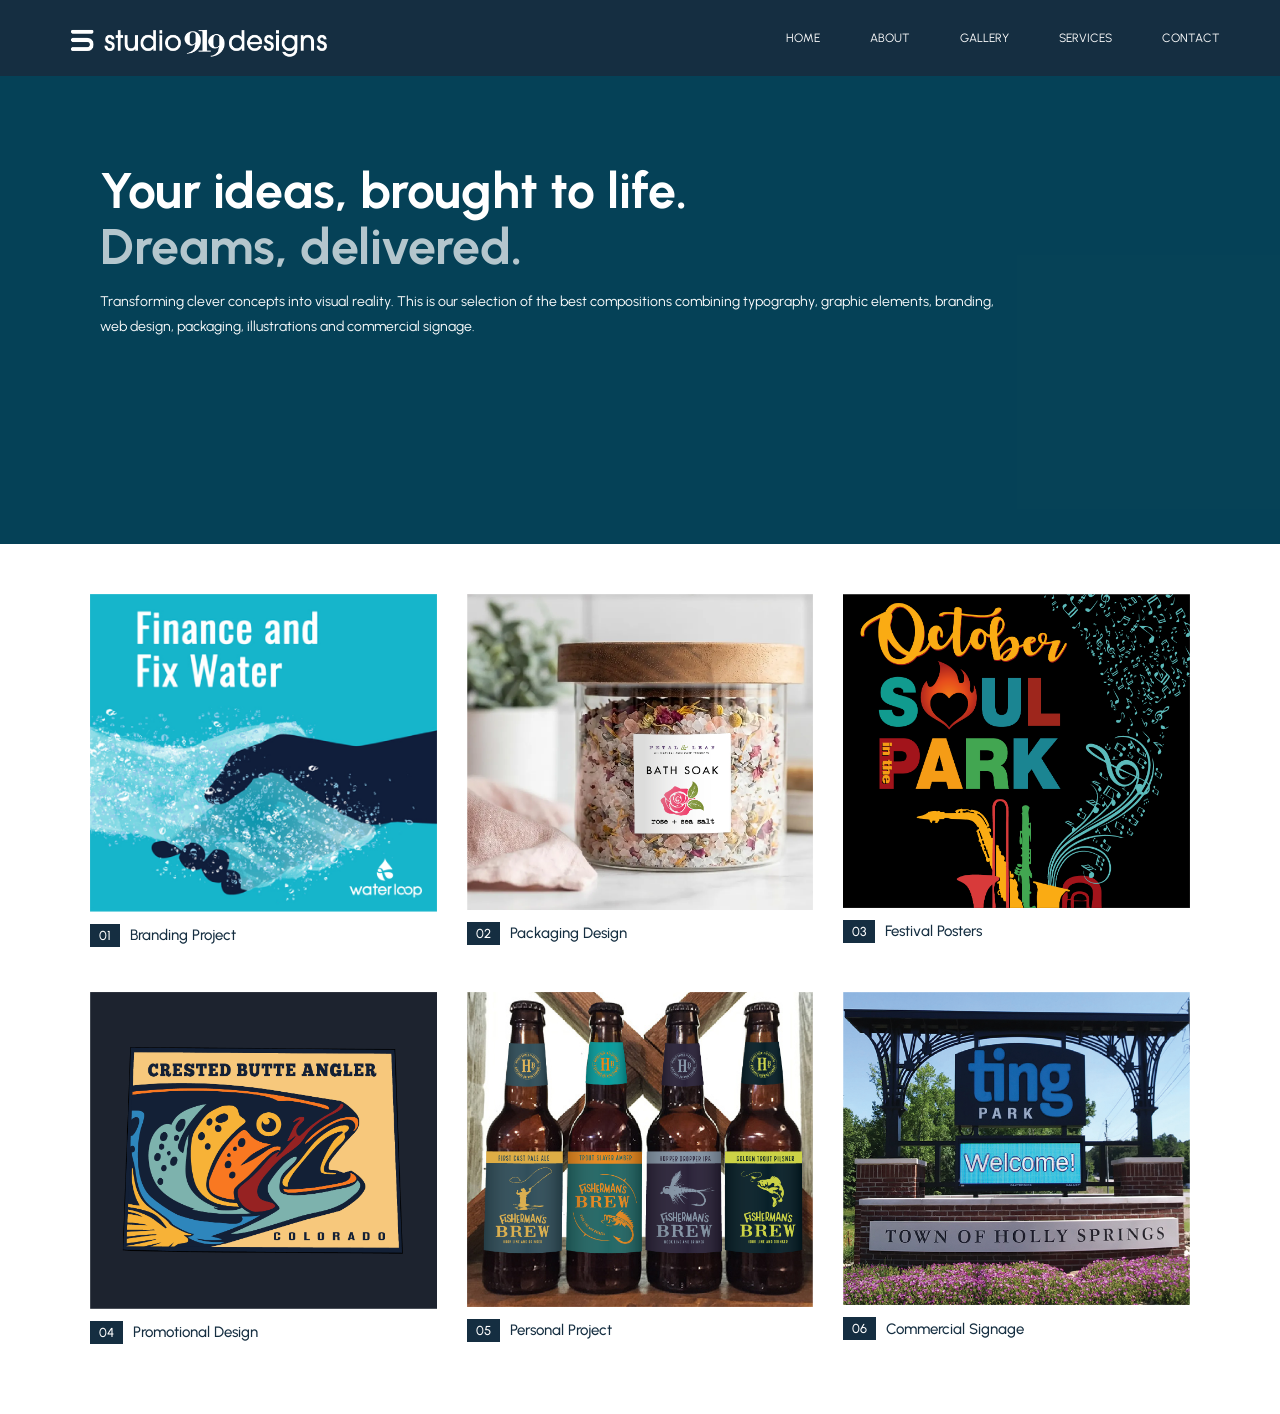
==== Assets/index.html @ e62d059c "Restore complete updated website" ====
<!DOCTYPE html>
<html lang="en">
<head>
  <meta charset="UTF-8">
  <meta name="viewport" content="width=device-width, initial-scale=1.0">
 <title>Home</title>
 <link rel="stylesheet" href="./Assets/styles_main.css">

  <link rel="preconnect" href="https://fonts.googleapis.com">
  <link rel="preconnect" href="https://fonts.gstatic.com" crossorigin>
  <link href="https://fonts.googleapis.com/css2?family=Urbanist:ital,wght@0,100..900;1,100..900&display=swap" rel="stylesheet">

</head>
<body class="home-page">
  <header class="site-header">
    <a class="site-logo" href="./index.html" aria-label="Home">
      <img src="./Assets/s919d_logo.png?v=2" alt="Company Logo">
    </a>
    <nav class="site-nav" aria-label="Main navigation">
      <a href="./index.html">Home</a>
      <a href="./about.html">About</a>
      <a href="./gallery.html">Gallery</a>
      <a href="./services.html">Services</a>
      <a href="./contact.html">Contact</a>
    </nav>
  </header>

  <main id="home">
    <video class="home-video" autoplay muted loop playsinline aria-hidden="true">
      <source src="./Assets/vecteezy_smooth-teal-abstract-background-with-flowing-curves-and-soft_75763249.mp4" type="video/mp4">
    </video>
    <div>
      <h1>Your ideas, brought to life.</h1>
      <h2 class="dreams-delivered">Dreams, delivered.</h2>
      <p>Transforming clever concepts into visual reality. This is our selection of the best compositions combining typography, graphic elements, branding, web design, packaging, illustrations and commercial signage.</p>
    </div>
  </main>
    
<section class="gallery-grid-section" aria-label="Design portfolio">
  <div class="gallery-grid">

    <div class="gallery-card">
      <a href="./Assets/Gallery Images/enlarged-images/01-promo-big.png">
        <img src="./Assets/Gallery Images/00-thumbnail-images/01-promo-thumb.png" alt="Branding project">
      </a>
      <div class="gallery-caption">
        <span class="gallery-number">01</span>
        <span>Branding Project</span>
      </div>
    </div>

    <div class="gallery-card">
      <a href="./Assets/Gallery Images/enlarged-images/02-packaging-big.png">
        <img src="./Assets/Gallery Images/00-thumbnail-images/02-packaging-thumb.png" alt="Packaging design">
      </a>
      <div class="gallery-caption">
        <span class="gallery-number">02</span>
        <span>Packaging Design</span>
      </div>
    </div>

    <div class="gallery-card">
      <a href="./Assets/Gallery Images/enlarged-images/03-posters-big.png">
        <img src="./Assets/Gallery Images/00-thumbnail-images/03-posters-thumb.png" alt="Festival posters">
      </a>
      <div class="gallery-caption">
        <span class="gallery-number">03</span>
        <span>Festival Posters</span>
      </div>
    </div>

    <div class="gallery-card">
      <a href="./Assets/Gallery Images/enlarged-images/04-promo-big.png">
        <img src="./Assets/Gallery Images/00-thumbnail-images/04-promo-thumb.png" alt="Promotional design">
      </a>
      <div class="gallery-caption">
        <span class="gallery-number">04</span>
        <span>Promotional Design</span>
      </div>
    </div>

    <div class="gallery-card">
      <a href="./Assets/Gallery Images/enlarged-images/05-personal-big.png">
        <img src="./Assets/Gallery Images/00-thumbnail-images/05-personal-thumb.png" alt="Personal project">
      </a>
      <div class="gallery-caption">
        <span class="gallery-number">05</span>
        <span>Personal Project</span>
      </div>
    </div>

    <div class="gallery-card">
      <a href="./Assets/Gallery Images/enlarged-images/06-signs-big.png">
        <img src="./Assets/Gallery Images/00-thumbnail-images/06-signs-thumb.png" alt="Commercial signage">
      </a>
      <div class="gallery-caption">
        <span class="gallery-number">06</span>
        <span>Commercial Signage</span>
      </div>
    </div>

  </div>
</section>

</body>
</html>
---- Assets/Assets/styles_main.css ----
@import url('https://fonts.googleapis.com/css2?family=Urbanist:wght@400;500;600;700&display=swap');

.home-page,
.about-page,
.gallery-page,
.services-page,
.contact-page,
.table-page {
  margin: 0;
  font-family: 'Urbanist', sans-serif;
}

h1,
h2,
h3 {
  font-family: 'Urbanist', sans-serif;
}

.home-page,
.about-page,
.gallery-page,
.services-page,
.contact-page {
  background-color: #064257;
}

.gallery-page {
  background-color: #1e768c;
}

.contact-page {
  background-color: #1e768c;
}

.home-page p,
.about-page p,
.gallery-page p,
.services-page p,
.contact-page p {
  font-family: 'Urbanist', sans-serif;
  font-weight: 400;
}

.areas-table small {
  font-size: 14px;
  line-height: 12px;
}

.areas-table {
  border-spacing: 4px;
}

.areas-table td {
  padding: 4px 12px;
  color: white;
  line-height: 1.1;
  border-radius: 5px;
}

.areas-table .area-title {
  font-size: 16px;
  font-weight: 500;
}

.areas-table .icon-cell {
  width: 70px;
  padding: 0;
  box-sizing: border-box;
  text-align: center;
  vertical-align: middle;
  background-color: transparent !important;
}

.areas-table .icon-cell img {
  display: block;
  width: 100%;
  height: 100%;
  margin: auto;
  object-fit: contain;
}

.areas-table tbody tr:nth-child(odd) td:not(.icon-cell) {
  background-color: #064257;
}

.areas-table tbody tr:nth-child(even) td:not(.icon-cell) {
  background-color: #21768d;
}

.site-header {
  display: flex;
  width: 100%;
  min-height: 76px;
  padding: 0 60px;
  align-items: center;
  justify-content: space-between;
  text-align: right;
  background-color: #152e41;
  box-sizing: border-box;
}

.site-logo {
  display: block;
  flex-shrink: 0;
}

.site-logo img {
  display: block;
  width: 280px;
  height: auto;
}

.site-nav {
  display: flex;
  margin-left: 20px;
  justify-content: flex-end;
  gap: 50px;
  font-family: 'Urbanist', sans-serif;
  line-height: 1;
}

.site-nav a {
  color: white;
  font-size: 12px;
  font-weight: 400;
  text-transform: uppercase;
  text-decoration: none;
}

.site-nav a:hover {
  color: #afedef;
}

@media (max-width: 600px) {
  .site-nav {
    flex-wrap: wrap;
  }
}

.home-page {
  color: white;
}

.home-page main {
  position: relative;
  overflow: hidden;
  display: flex;
  align-items: flex-start;
  justify-content: flex-start;
  min-height: 52vh;
  padding: 90px 100px 0;
  padding-left: 100px;
  box-sizing: border-box;
}

.home-page .home-video {
  position: absolute;
  top: 0;
  right: 0;
  bottom: 0;
  left: 0;
  z-index: -2;
  width: 100%;
  height: 100%;
  object-fit: cover;
}

.home-page main::before {
  content: "";
  position: absolute;
  top: 0;
  right: 0;
  bottom: 0;
  left: 0;
  z-index: -1;
  background: rgba(6, 66, 87, 0.45);
}

.home-page main > div {
  position: relative;
}

.home-page main h1,
.home-page main h2 {
  margin: 0;
  font-family: 'Urbanist', sans-serif;
  font-weight: bold;
  text-align: left;
}

.home-page main h1 {
  font-size: 50px;
  line-height: 1;
}

.home-page main h2 {
  font-size: 50px;
}

.home-page .dreams-delivered {
  opacity: .7;
}

.home-page main p {
  max-width: 900px;
  margin: 12px 0 0;
  font-size: 14px;
  line-height: 1.8;
  text-transform: none;
}

.about-page,
.gallery-page,
.services-page,
.contact-page {
  color: white;
  line-height: 2;
}

.about-page .one-column-layout {
  width: min(1100px, 90%);
  margin: 60px auto 0;
}

.about-page .home-column,
.gallery-page .home-column,
.services-page .home-column,
.contact-page .home-column {
  min-width: 0;
  padding: 30px 10px;
  box-sizing: border-box;
  display: flex;
  flex-direction: column;
}

.about-page .home-column {
  padding: 0;
}

.about-page .about-content {
  display: grid;
  grid-template-columns: 1fr 1fr;
  align-items: center;
  gap: 40px;
}

.about-page .about-heading {
  align-self: center;
  padding: 30px 10px;
  box-sizing: border-box;
}

.about-page .about-side {
  width: 70%;
  justify-self: end;
  transform: translateY(24px);
}

.about-page h1,
.about-page h2,
.about-page h3,
.gallery-page h1,
.gallery-page h2,
.gallery-page h3,
.services-page h1,
.services-page h2,
.contact-page h1,
.contact-page h2 {
  display: block;
}

.about-page h1,
.gallery-page h1,
.services-page h1,
.contact-page h1 {
  max-width: none;
  margin: 0;
  font-size: 50px;
  line-height: 1;
  white-space: nowrap;
}

.about-page .designer-word,
.gallery-page .gallery-word,
.services-page .services-word,
.contact-page .contact-word {
  opacity: .7;
}

.about-page h2,
.gallery-page h2,
.services-page h2,
.contact-page h2 {
  margin: 0;
  font-size: 14px;
  font-weight: normal;
}

.about-page .about-copy,
.gallery-page .gallery-copy {
  margin: 0 0 24px;
  font-size: 14px;
  line-height: 1.5;
}

.gallery-page .gallery-layout {
  display: grid;
  grid-template-columns: 1fr 1fr;
  align-items: center;
  gap: 40px;
  width: min(1100px, 90%);
  margin: 60px auto 0;
}

.services-page .services-layout {
  display: grid;
  grid-template-columns: 1fr 1fr;
  align-items: center;
  gap: 40px;
  width: min(1100px, 90%);
  margin: 60px auto 0;
}

.services-page .services-graphic {
  display: block;
  width: min(60%, 1020px);
  height: auto;
  opacity: 0.7;
  justify-self: center;
}

.services-page .services-bottom {
  min-height: 60vh;
  margin-top: 30px;
  padding: 40px 0;
  background-color: white;
  box-sizing: border-box;
}

.services-page .services-bottom-content {
  display: grid;
  grid-template-columns: 1fr 1fr;
  align-items: center;
  gap: 40px;
  width: min(1100px, 90%);
  margin: 0 auto;
}


.services-page .services-description {
  grid-column: 1;
  width: min(410px, 100%);
  margin: 20px 0 0;
  justify-self: end;
  color: #152e41;
  font-size: 14px;
  font-weight: 500;
  line-height: 1.7;
  text-align: right;
}


.services-page .services-table-content {
  grid-column: 2;
  width: min(500px, 100%);
  justify-self: center;
}

.services-page .services-bottom h2 {
  width: 100%;
  margin: 0;
  padding: 10px 12px 0;
  box-sizing: border-box;
  color: #152e41;
  font-size: 24px;
  font-weight: 700;
  line-height: 1.3;
  text-align: center;
}

.services-page .services-tagline {
  margin: 0 0 12px;
  color: #152e41;
  font-size: 14px;
  line-height: 1.4;
  text-align: center;
}

.services-page .services-bottom .areas-table {
  width: 100%;
}

.contact-page .contact-layout {
  display: grid;
  grid-template-columns: 1fr 1fr;
  align-items: center;
  gap: 40px;
  width: min(1100px, 90%);
  margin: 60px auto 0;
  min-height: 60vh;
}

.contact-page .contact-graphic {
  display: block;
  width: 119%;
  max-width: 1150.09px;
  height: auto;
  justify-self: end;
  transform: translateY(-15px);
  margin-right: -60px;
}

.contact-page .contact-visual {
  position: relative;
  width: 100%;
}

.contact-page .contact-visual .contact-graphic {
  width: 100%;
  height: auto;
  margin: 0;
  transform: none;
}

.contact-page .contact-form {
  position: absolute;
  top: 45%;
  left: 50%;
  display: grid;
  gap: 8px;
  width: min(320px, calc(100% - 32px));
  padding: 18px;
  transform: translate(-50%, -50%);
  border-radius: 8px;
  background-color: transparent;
  color: #152e41;
  box-sizing: border-box;
}

.contact-page .contact-form h2 {
  color: white;
  font-weight: 500;
}

.contact-page .contact-form input,
.contact-page .contact-form textarea {
  width: 100%;
  min-height: 38px;
  padding: 8px;
  border: 1px solid #21768d;
  border-radius: 4px;
  background-color: rgba(255, 255, 255, 0.8);
  box-sizing: border-box;
  font: inherit;
}

.contact-page .contact-form button {
  width: 120px;
  min-height: 38px;
  margin-top: 4px;
  justify-self: center;
  border: 0;
  border-radius: 4px;
  background-color: #1e768c;
  color: white;
  font: inherit;
  cursor: pointer;
}

.gallery-page .gallery-column {
  width: 70%;
  justify-self: end;
  transform: translateY(24px);
}

.about-page .gallery-image-section,
.gallery-page .gallery-image-section,
.contact-page .gallery-image-section,
.home-page .gallery-image-section {
  margin-top: 30px;
  padding: 24px 0 60px;
  background-color: white;
}

.home-page .gallery-image-section {
  margin-top: 0;
}

.about-page .gallery-image,
.gallery-page .gallery-image,
.contact-page .gallery-image,
.home-page .gallery-image {
  display: block;
  width: min(1111.32px, 76.2048%);
  height: auto;
  margin: 0 auto;
}

.services-page,
.contact-page {
  min-height: 100vh;
}

@media (max-width: 640px) {
  .about-page h1,
  .gallery-page h1,
  .services-page h1,
  .contact-page h1 {
    white-space: normal;
  }

  .about-page .one-column-layout,
  .gallery-page .gallery-layout,
  .services-page .services-layout,
  .contact-page .contact-layout {
    margin: 30px auto;
  }

  .about-page .home-column,
  .gallery-page .home-column,
  .services-page .home-column,
  .contact-page .home-column {
    padding: 20px 0;
  }

  .about-page .about-heading {
    padding: 20px 0;
  }

  .about-page .about-content {
    grid-template-columns: 1fr;
    gap: 12px;
  }

  .about-page .about-side {
    width: 100%;
    justify-self: stretch;
    transform: none;
  }

  .gallery-page .gallery-layout {
    grid-template-columns: 1fr;
  }

  .services-page .services-layout {
    grid-template-columns: 1fr;
  }

  .services-page .services-bottom-content {
    grid-template-columns: 1fr;
  }

  .services-page .services-table-content {
    grid-column: 1;
    justify-self: center;
  }

  .services-page .services-description {
    grid-column: 1;
  }

  .services-page .services-description {
    justify-self: center;
    text-align: center;
  }

  .contact-page .contact-layout {
    grid-template-columns: 1fr;
  }

  .contact-page .contact-graphic {
    width: min(85%, 1150.09px);
    justify-self: center;
    margin-right: 0;
  }

  .contact-page .contact-visual {
    width: 100%;
  }

  .contact-page .contact-visual .contact-graphic {
    margin: 0 auto;
  }

  .gallery-page .gallery-column {
    width: 100%;
    justify-self: stretch;
    transform: none;
  }

  .gallery-page .home-column {
    padding-bottom: 0;
  }

  .about-page .gallery-image,
  .gallery-page .gallery-image,
  .contact-page .gallery-image,
  .home-page .gallery-image {
    width: 70%;
  }
}

@media (max-width: 600px) {
  .home-page main {
    padding-right: 24px;
    padding-left: 5%;
  }
}

/* =================================
   NEW GALLERY THUMBNAIL SECTION
================================= */

.gallery-grid-section {
  width: 100%;
  padding: 50px 0 70px;
  background-color: white;
  box-sizing: border-box;
}

.gallery-grid {
  display: grid;
  grid-template-columns: repeat(3, 1fr);
  gap: 45px 30px;
  width: min(1100px, 90%);
  margin: 0 auto;
}

.gallery-card {
  min-width: 0;
  text-align: left;
}

.gallery-card img {
  display: block;
  width: 100%;
  height: auto;
}

.gallery-caption {
  display: flex;
  align-items: center;
  gap: 10px;
  margin-top: 12px;
  color: #152e41;
  font-size: 15px;
  font-weight: 500;
}

.gallery-number {
  display: inline-block;
  padding: 4px 9px;
  background-color: #152e41;
  color: white;
  font-size: 13px;
}

/* MOBILE GALLERY */

@media (max-width: 640px) {
  .gallery-grid {
    grid-template-columns: repeat(2, 1fr);
    gap: 30px 18px;
  }
}

@media (max-width: 420px) {
  .gallery-grid {
    grid-template-columns: 1fr;
  }
}
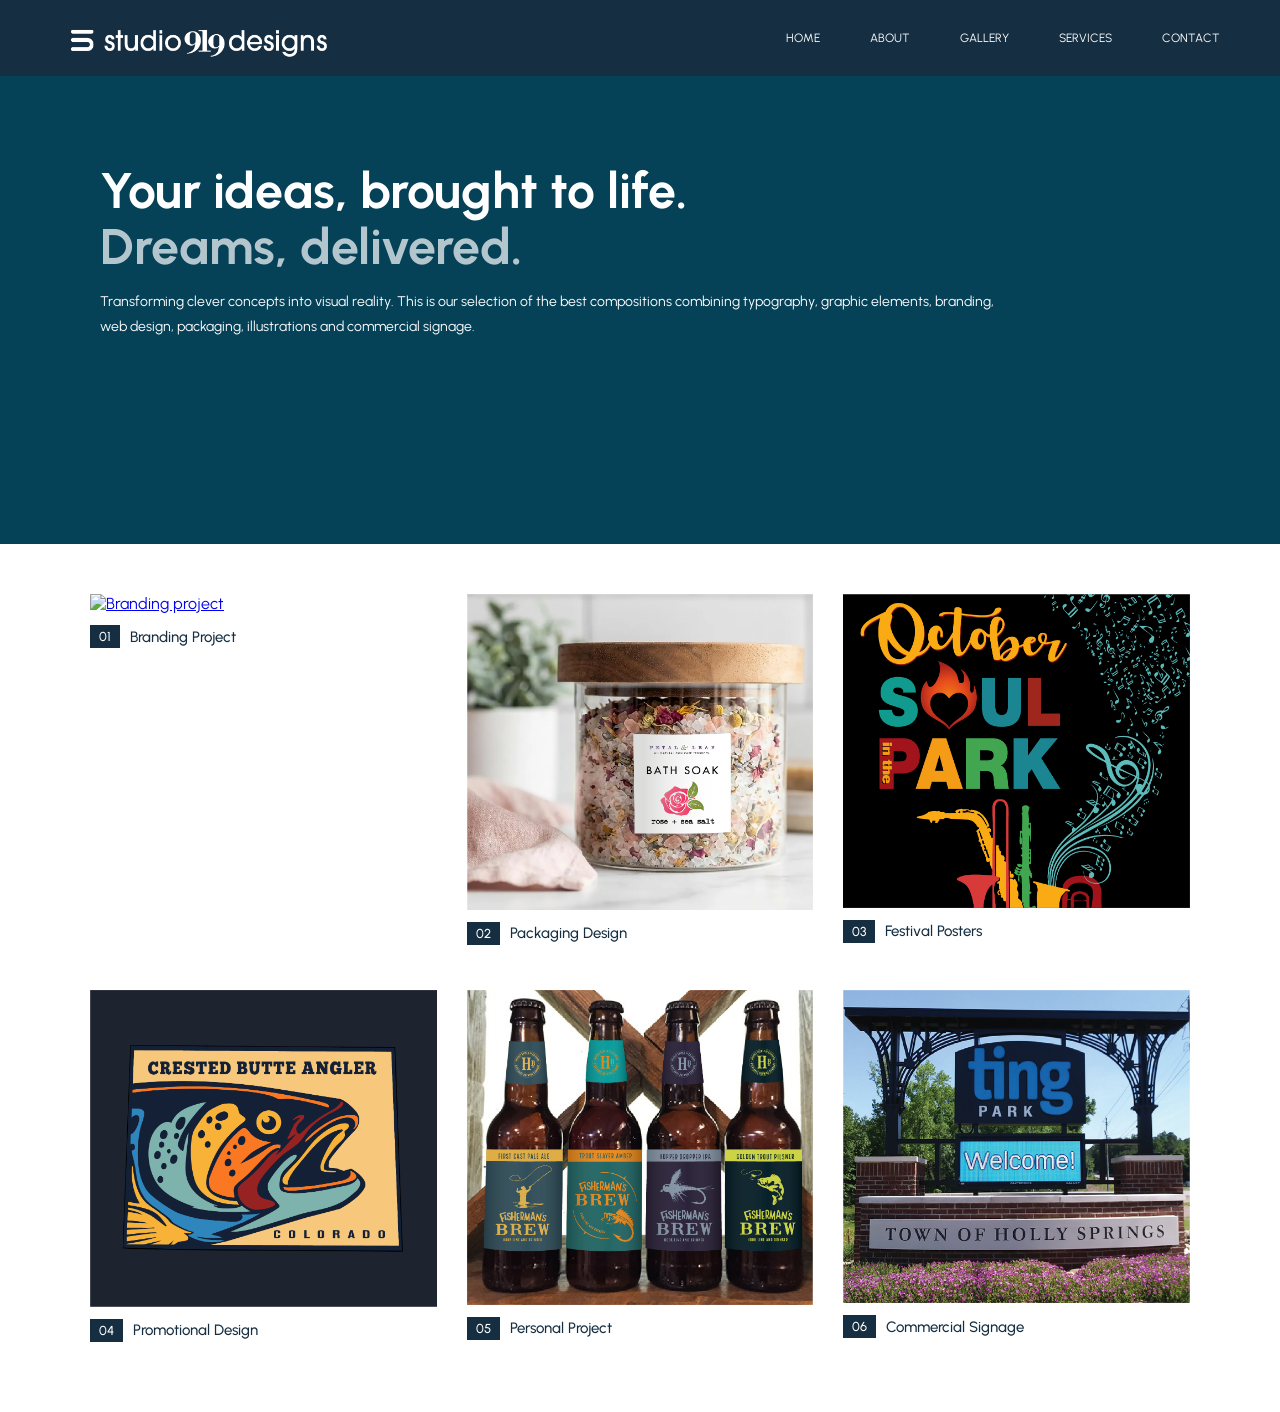
==== commit 27d8a93a: "Modify gallery card for branding project Updated gallery card link and image source for branding pro" ====
--- a/Assets/index.html
+++ b/Assets/index.html
@@ -39,10 +39,10 @@
 <section class="gallery-grid-section" aria-label="Design portfolio">
   <div class="gallery-grid">
 
-    <div class="gallery-card">
-      <a href="./Assets/Gallery Images/enlarged-images/01-promo-big.png">
-        <img src="./Assets/Gallery Images/00-thumbnail-images/01-promo-thumb.png" alt="Branding project">
-      </a>
+<div class="gallery-card">
+  <a href="./Assets/Assets/Gallery Images/enlarged-images/01-branding-big.png">
+    <img src="./Assets/Assets/Gallery Images/00-thumbnail-images/01-promo-thumb.png" alt="Branding project">
+  </a>
       <div class="gallery-caption">
         <span class="gallery-number">01</span>
         <span>Branding Project</span>
@@ -103,4 +103,4 @@
 </section>
 
 </body>
-</html>+</html>
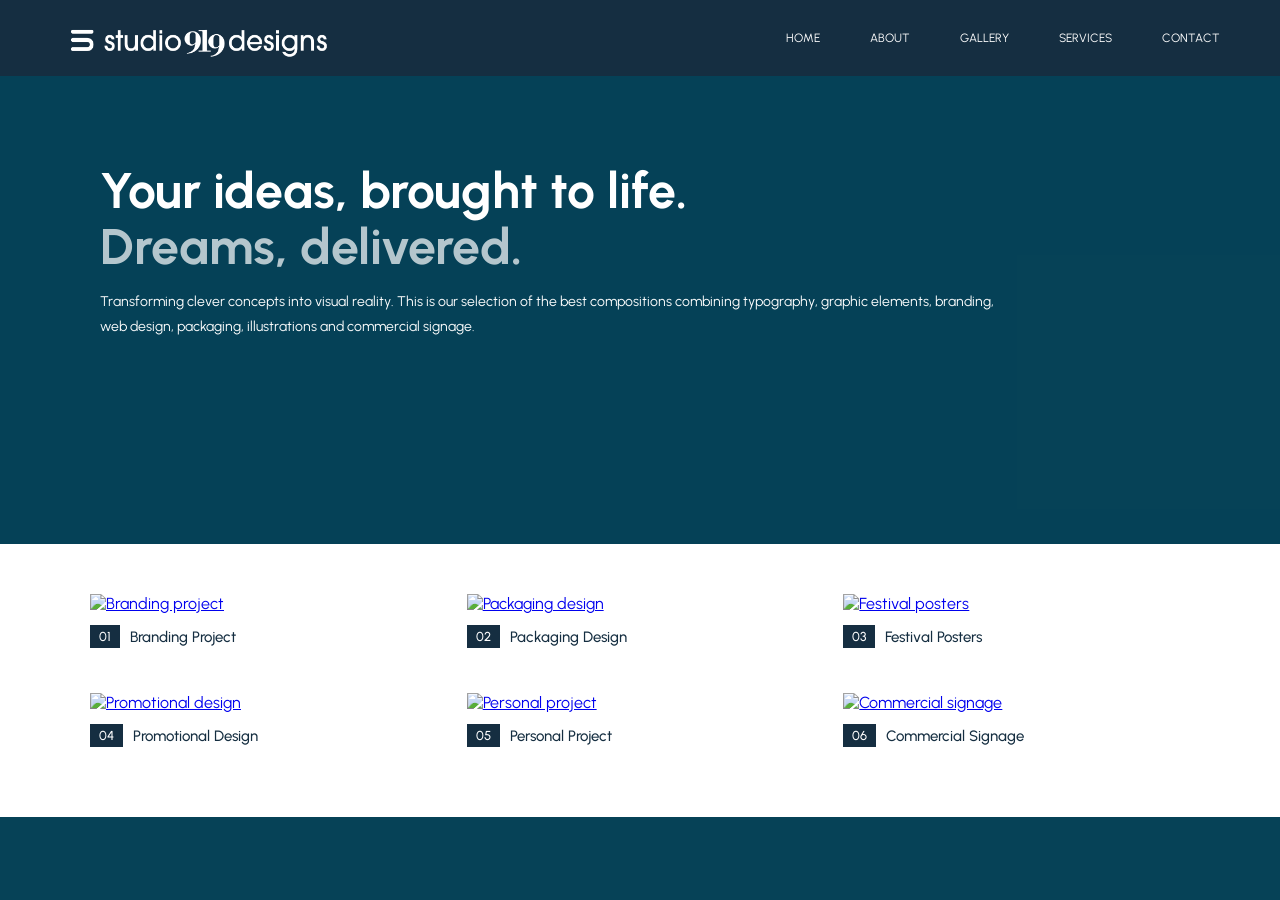
==== commit f9cdb32a: "Update index.html" ====
--- a/Assets/index.html
+++ b/Assets/index.html
@@ -50,8 +50,8 @@
     </div>
 
     <div class="gallery-card">
-      <a href="./Assets/Gallery Images/enlarged-images/02-packaging-big.png">
-        <img src="./Assets/Gallery Images/00-thumbnail-images/02-packaging-thumb.png" alt="Packaging design">
+      <a href="./Assets/Assets/Gallery Images/enlarged-images/02-packaging-big.png">
+        <img src="./Assets/Assets/Gallery Images/00-thumbnail-images/02-packaging-thumb.png" alt="Packaging design">
       </a>
       <div class="gallery-caption">
         <span class="gallery-number">02</span>
@@ -60,8 +60,8 @@
     </div>
 
     <div class="gallery-card">
-      <a href="./Assets/Gallery Images/enlarged-images/03-posters-big.png">
-        <img src="./Assets/Gallery Images/00-thumbnail-images/03-posters-thumb.png" alt="Festival posters">
+      <a href="./Assets/Assets/Gallery Images/enlarged-images/03-posters-big.png">
+        <img src="./Assets/Assets/Gallery Images/00-thumbnail-images/03-posters-thumb.png" alt="Festival posters">
       </a>
       <div class="gallery-caption">
         <span class="gallery-number">03</span>
@@ -70,8 +70,8 @@
     </div>
 
     <div class="gallery-card">
-      <a href="./Assets/Gallery Images/enlarged-images/04-promo-big.png">
-        <img src="./Assets/Gallery Images/00-thumbnail-images/04-promo-thumb.png" alt="Promotional design">
+      <a href="./Assets/Assets/Gallery Images/enlarged-images/04-promo-big.png">
+        <img src="./Assets/Assets/Gallery Images/00-thumbnail-images/04-promo-thumb.png" alt="Promotional design">
       </a>
       <div class="gallery-caption">
         <span class="gallery-number">04</span>
@@ -80,8 +80,8 @@
     </div>
 
     <div class="gallery-card">
-      <a href="./Assets/Gallery Images/enlarged-images/05-personal-big.png">
-        <img src="./Assets/Gallery Images/00-thumbnail-images/05-personal-thumb.png" alt="Personal project">
+      <a href="./Assets/Assets/Gallery Images/enlarged-images/05-personal-big.png">
+        <img src="./Assets/Assets/Gallery Images/00-thumbnail-images/05-personal-thumb.png" alt="Personal project">
       </a>
       <div class="gallery-caption">
         <span class="gallery-number">05</span>
@@ -90,8 +90,8 @@
     </div>
 
     <div class="gallery-card">
-      <a href="./Assets/Gallery Images/enlarged-images/06-signs-big.png">
-        <img src="./Assets/Gallery Images/00-thumbnail-images/06-signs-thumb.png" alt="Commercial signage">
+      <a href="./Assets/Assets/Gallery Images/enlarged-images/06-signs-big.png">
+        <img src="./Assets/Assets/Gallery Images/00-thumbnail-images/06-signs-thumb.png" alt="Commercial signage">
       </a>
       <div class="gallery-caption">
         <span class="gallery-number">06</span>
